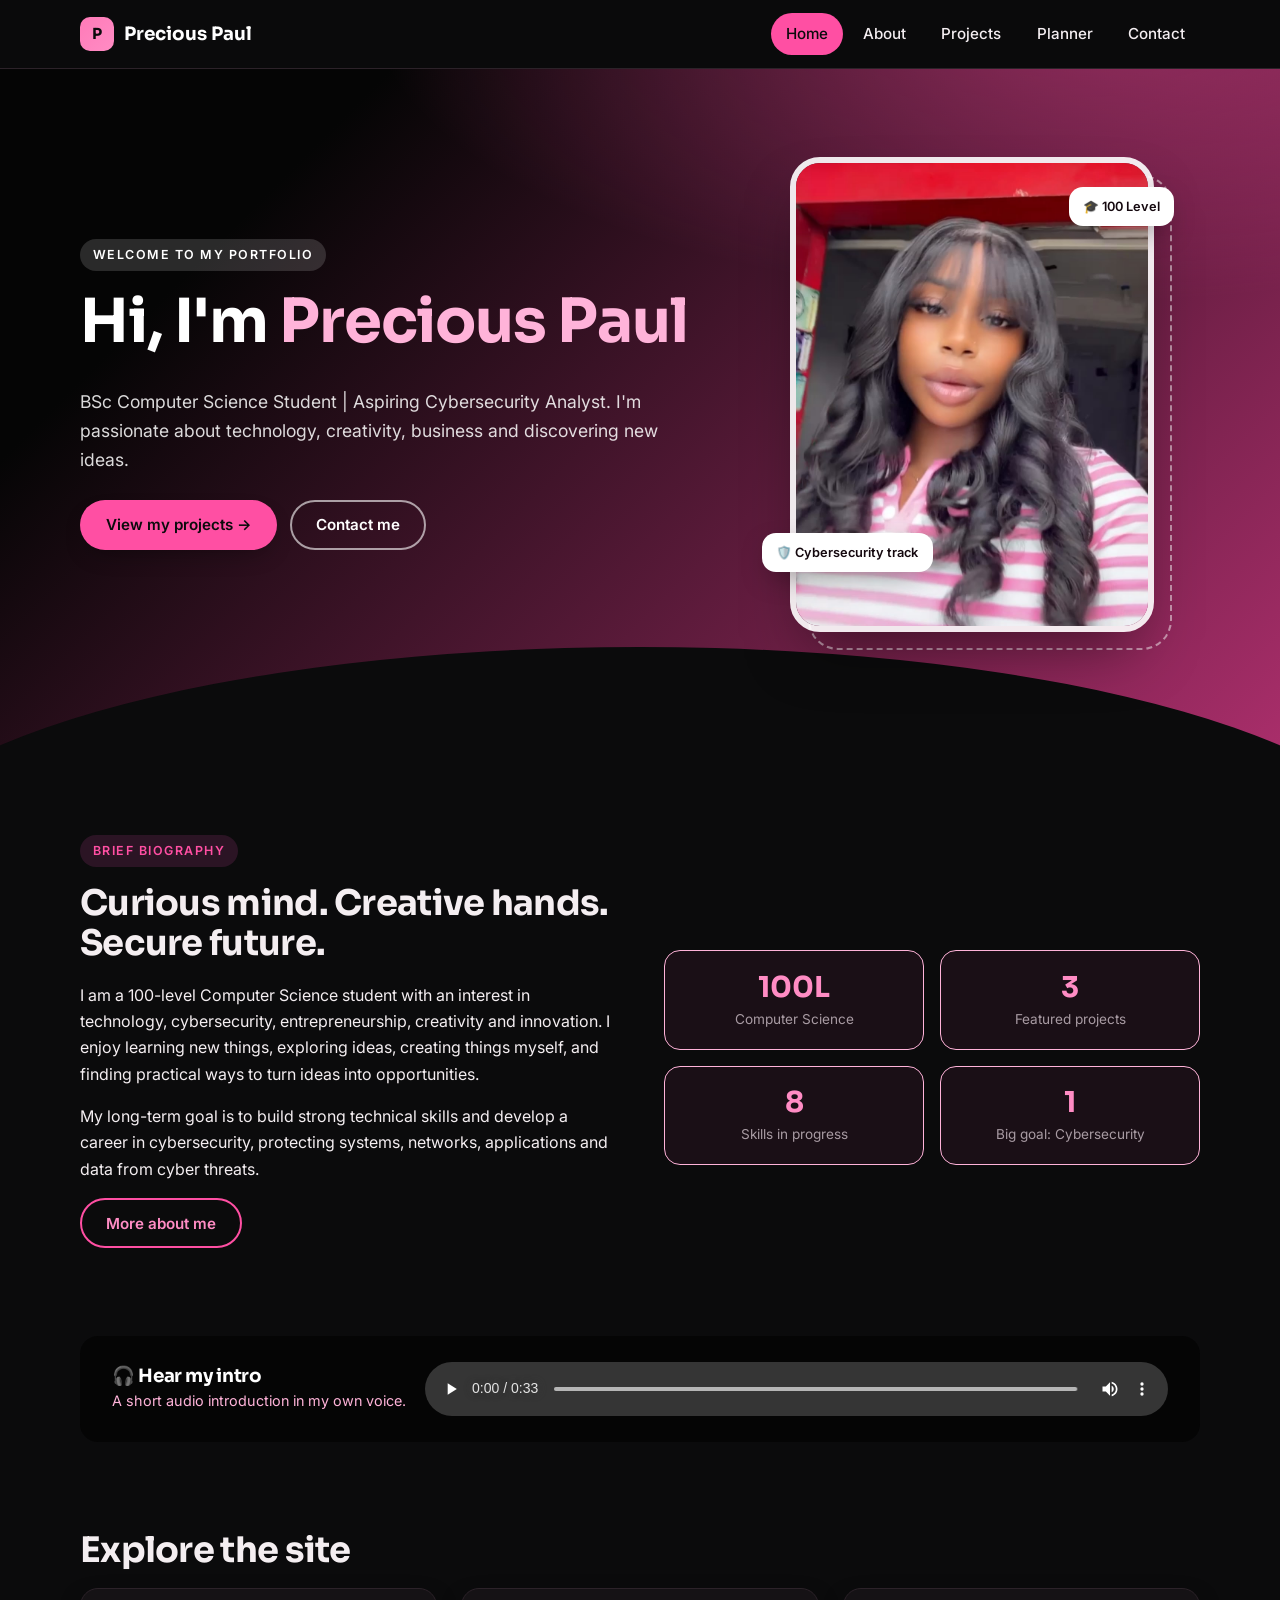
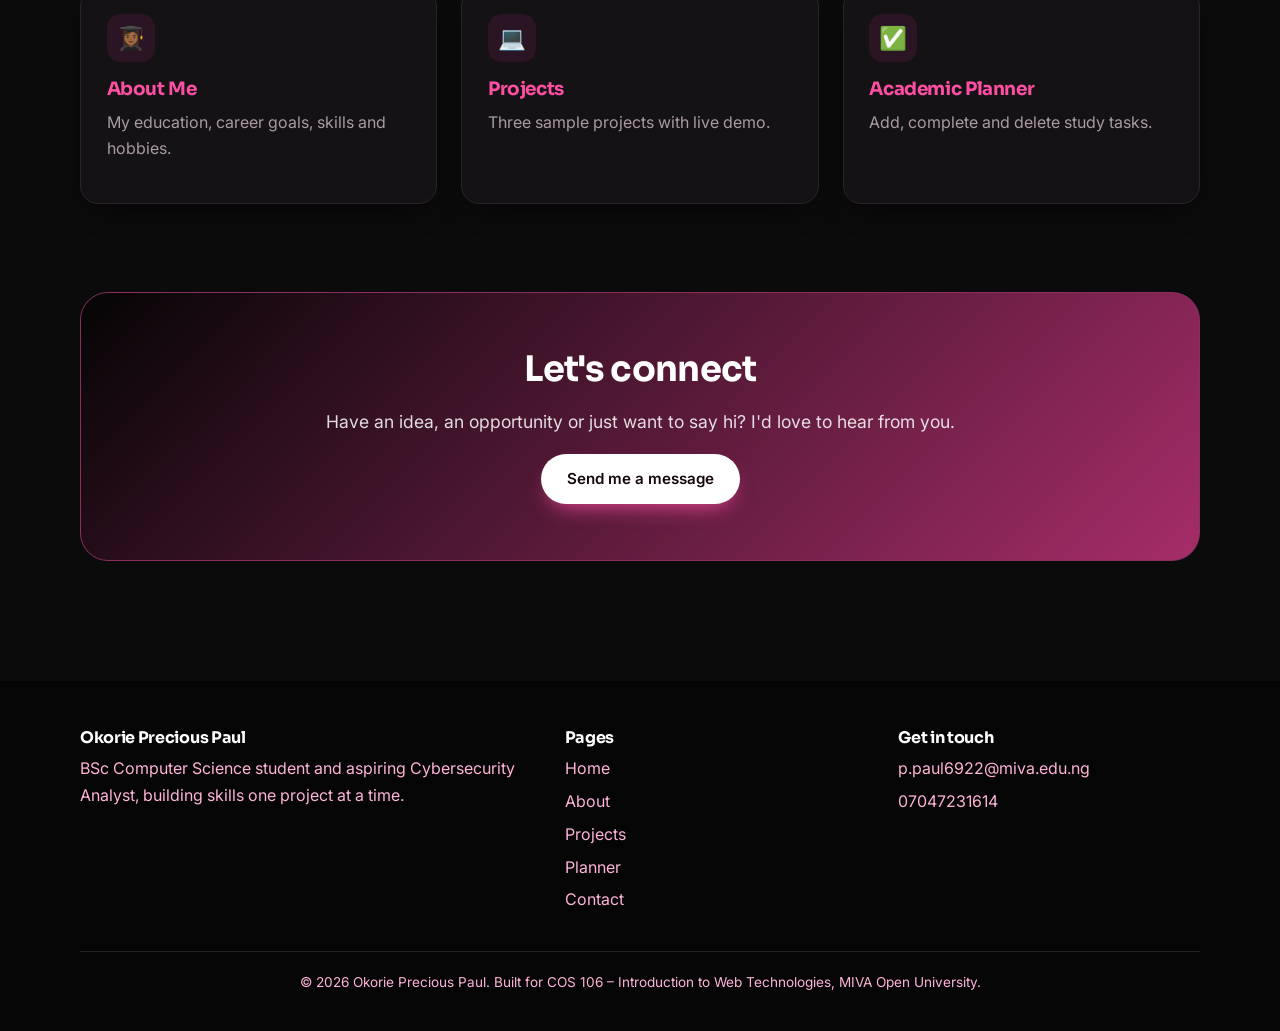
==== index.html @ 4e46318a "Add files via upload" ====
<!DOCTYPE html>
<html lang="en">
<head>
  <meta charset="UTF-8">
  <meta name="viewport" content="width=device-width, initial-scale=1.0">
  <meta name="description" content="Portfolio of Precious Paul, BSc Computer Science student and aspiring Cybersecurity Analyst.">
  <meta name="theme-color" content="#ff4fa3">
  <title>Home | Precious Paul</title>
  <link rel="preconnect" href="https://fonts.googleapis.com">
  <link rel="preconnect" href="https://fonts.gstatic.com" crossorigin>
  <link href="https://fonts.googleapis.com/css2?family=Inter:wght@400;500;600&family=Sora:wght@600;700&display=swap" rel="stylesheet">
  <link rel="stylesheet" href="css/style.css">
</head>
<body>
  <a class="skip-link" href="#main">Skip to content</a>
  <header class="site-header">
    <nav class="container nav" aria-label="Main navigation">
      <a class="brand" href="index.html"><span class="brand-mark">P</span> Precious Paul</a>
      <button class="menu-toggle" aria-label="Toggle menu" aria-expanded="false">☰</button>
      <ul class="nav-links">
          <li><a href="index.html" aria-current="page">Home</a></li>
          <li><a href="about.html">About</a></li>
          <li><a href="projects.html">Projects</a></li>
          <li><a href="planner.html">Planner</a></li>
          <li><a href="contact.html">Contact</a></li>
      </ul>
    </nav>
  </header>

  <main id="main">
    <section class="hero" aria-labelledby="hero-title">
      <div class="container hero-grid">
        <div>
          <span class="eyebrow">Welcome to my portfolio</span>
          <h1 id="hero-title">Hi, I'm <span>Precious Paul</span></h1>
          <p class="lead">BSc Computer Science Student | Aspiring Cybersecurity Analyst. I'm passionate about technology, creativity, business and discovering new ideas.</p>
          <div class="hero-actions">
            <a class="btn btn-primary" href="projects.html">View my projects →</a>
            <a class="btn btn-ghost" href="contact.html">Contact me</a>
          </div>
        </div>
        <figure class="portrait" style="margin:0">
          <img src="images/precious.jpg" alt="Portrait of Precious Paul smiling in a pink striped top" width="380" height="475">
          <span class="badge b1">🛡️ Cybersecurity track</span>
          <span class="badge b2">🎓 100 Level</span>
        </figure>
      </div>
    </section>

    <section class="section" aria-labelledby="bio-title">
      <div class="container split reveal">
        <div>
          <span class="eyebrow">Brief biography</span>
          <h2 id="bio-title">Curious mind. Creative hands. Secure future.</h2>
          <p>I am a 100-level Computer Science student with an interest in technology, cybersecurity, entrepreneurship, creativity and innovation. I enjoy learning new things, exploring ideas, creating things myself, and finding practical ways to turn ideas into opportunities.</p>
          <p>My long-term goal is to build strong technical skills and develop a career in cybersecurity, protecting systems, networks, applications and data from cyber threats.</p>
          <a class="btn btn-ghost" href="about.html">More about me</a>
        </div>
        <div>
          <div class="stats">
            <div class="stat"><strong>100L</strong><span>Computer Science</span></div>
            <div class="stat"><strong>3</strong><span>Featured projects</span></div>
            <div class="stat"><strong>8</strong><span>Skills in progress</span></div>
            <div class="stat"><strong>1</strong><span>Big goal: Cybersecurity</span></div>
          </div>
        </div>
      </div>
    </section>

    <section class="section" style="padding-top:0" aria-labelledby="intro-title">
      <div class="container reveal">
        <div class="audio-card">
          <div>
            <h3 id="intro-title">🎧 Hear my intro</h3>
            <p>A short audio introduction in my own voice.</p>
          </div>
          <audio controls preload="metadata">
            <source src="audio/my_intro.mp3" type="audio/mpeg">
            <source src="audio/my_intro.ogg" type="audio/ogg; codecs=opus">
            Your browser does not support the audio element.
          </audio>
        </div>
      </div>
    </section>

    <section class="section" style="padding-top:0" aria-labelledby="explore-title">
      <div class="container">
        <h2 id="explore-title" class="reveal">Explore the site</h2>
        <div class="grid grid-3">
          <a class="card reveal" href="about.html"><div class="icon-box">👩🏾‍🎓</div><h3>About Me</h3><p>My education, career goals, skills and hobbies.</p></a>
          <a class="card reveal" href="projects.html"><div class="icon-box">💻</div><h3>Projects</h3><p>Three sample projects with live demo.</p></a>
          <a class="card reveal" href="planner.html"><div class="icon-box">✅</div><h3>Academic Planner</h3><p>Add, complete and delete study tasks.</p></a>
        </div>
      </div>
    </section>

    <section class="section" style="padding-top:0">
      <div class="container">
        <div class="cta reveal">
          <h2>Let's connect</h2>
          <p class="lead">Have an idea, an opportunity or just want to say hi? I'd love to hear from you.</p>
          <a class="btn btn-primary" href="contact.html">Send me a message</a>
        </div>
      </div>
    </section>
  </main>

  <footer class="site-footer">
    <div class="container">
      <div class="footer-grid">
        <div>
          <h3>Okorie Precious Paul</h3>
          <p>BSc Computer Science student and aspiring Cybersecurity Analyst, building skills one project at a time.</p>
        </div>
        <nav aria-label="Footer navigation">
          <h3>Pages</h3>
          <ul>
            <li><a href="index.html">Home</a></li>
            <li><a href="about.html">About</a></li>
            <li><a href="projects.html">Projects</a></li>
            <li><a href="planner.html">Planner</a></li>
            <li><a href="contact.html">Contact</a></li>
          </ul>
        </nav>
        <div>
          <h3>Get in touch</h3>
          <ul>
            <li><a href="mailto:p.paul6922@miva.edu.ng">p.paul6922@miva.edu.ng</a></li>
            <li><a href="tel:+2347047231614">07047231614</a></li>
          </ul>
        </div>
      </div>
      <p class="copyright">© <span data-year>2026</span> Okorie Precious Paul. Built for COS 106 – Introduction to Web Technologies, MIVA Open University.</p>
    </div>
  </footer>
  <script src="js/main.js"></script>
</body>
</html>
---- css/style.css ----
/* ==========================================================
   Precious Paul – Portfolio | External stylesheet
   Colour scheme: Sea Green
   ========================================================== */
:root {
  color-scheme: dark;
  --sea-50: #1a0f16;
  --sea-100: #2b1424;
  --sea-200: #ffb3d9;
  --sea-300: #8a2f5f;
  --sea-400: #ff7ab8;
  --sea: #ff4fa3;          /* hot pink */
  --sea-600: #e63d90;
  --sea-700: #ff8cc4;
  --sea-800: #14080e;
  --sea-900: #050505;
  --ink: #f4eef1;
  --muted: #a89ba3;
  --line: #2c2229;
  --bg: #0b0b0c;
  --card: #151215;
  --surface: #151215;
  --on-pink: #0b0b0c;
  --accent: #f4b942;
  --danger: #ff6b6b;
  --radius: 18px;
  --shadow: 0 10px 30px -12px rgba(0, 0, 0, .7);
  --font-head: "Sora", system-ui, sans-serif;
  --font-body: "Inter", system-ui, sans-serif;
}

*, *::before, *::after { box-sizing: border-box; }
html { scroll-behavior: smooth; }
body {
  margin: 0;
  font-family: var(--font-body);
  color: var(--ink);
  background: var(--bg);
  line-height: 1.65;
  -webkit-font-smoothing: antialiased;
}
img { max-width: 100%; display: block; }
a { color: var(--sea); text-decoration: none; transition: color .2s; }
a:hover { color: var(--sea-200); }
h1, h2, h3 { font-family: var(--font-head); line-height: 1.15; margin: 0 0 .5em; letter-spacing: -.02em; }
h1 { font-size: clamp(2.2rem, 5vw, 3.8rem); }
h2 { font-size: clamp(1.6rem, 3vw, 2.2rem); }
h3 { font-size: 1.15rem; }
p { margin: 0 0 1em; }
.container { width: min(1120px, 92%); margin-inline: auto; }
.section { padding: clamp(3rem, 7vw, 5.5rem) 0; }
.eyebrow {
  display: inline-block; font-size: .78rem; font-weight: 600; letter-spacing: .12em;
  text-transform: uppercase; color: var(--sea); background: var(--sea-100);
  padding: .35rem .8rem; border-radius: 99px; margin-bottom: 1rem;
}
.lead { font-size: 1.1rem; color: var(--muted); max-width: 60ch; }
.skip-link { position: absolute; left: -999px; top: 0; background: var(--sea); color: var(--on-pink); padding: .6rem 1rem; z-index: 200; }
.skip-link:focus { left: 0; }

/* ---------- Navigation ---------- */
.site-header {
  position: sticky; top: 0; z-index: 100;
  background: rgba(11, 11, 12, .85); backdrop-filter: blur(14px);
  border-bottom: 1px solid var(--line);
}
.nav { display: flex; align-items: center; justify-content: space-between; min-height: 68px; }
.brand { font-family: var(--font-head); font-weight: 700; font-size: 1.15rem; color: #fff; display: flex; align-items: center; gap: .6rem; }
.brand-mark {
  width: 34px; height: 34px; border-radius: 10px; background: linear-gradient(135deg, var(--sea-400), var(--sea-700));
  display: grid; place-items: center; color: var(--on-pink); font-weight: 700; font-size: .95rem;
}
.nav-links { display: flex; gap: .3rem; list-style: none; margin: 0; padding: 0; }
.nav-links a {
  display: block; padding: .5rem .95rem; border-radius: 99px; color: var(--ink); font-weight: 500; font-size: .95rem;
  transition: background .25s, color .25s, transform .25s;
}
.nav-links a:hover { background: var(--sea-100); color: var(--sea-700); transform: translateY(-1px); }
.nav-links a[aria-current="page"] { background: var(--sea); color: var(--on-pink); }
.menu-toggle {
  display: none; background: var(--sea); color: var(--on-pink); border: 0; width: 44px; height: 44px; border-radius: 12px;
  font-size: 1.25rem; cursor: pointer;
}

/* ---------- Buttons ---------- */
.btn {
  display: inline-flex; align-items: center; gap: .5rem; border: 2px solid transparent; cursor: pointer;
  padding: .85rem 1.5rem; border-radius: 99px; font: 600 .95rem var(--font-body);
  transition: transform .25s, box-shadow .25s, background .25s, color .25s;
}
.btn:hover { transform: translateY(-3px); }
.btn-primary { background: var(--sea); color: var(--on-pink); box-shadow: 0 10px 22px -10px var(--sea); }
.btn-primary:hover { background: var(--sea-400); color: var(--on-pink); box-shadow: 0 16px 26px -12px var(--sea); }
.btn-ghost { border-color: var(--sea); color: var(--sea-700); background: transparent; }
.btn-ghost:hover { background: var(--sea-100); color: var(--sea-200); }
.btn-sm { padding: .5rem 1rem; font-size: .85rem; }

/* ---------- Hero ---------- */
.hero {
  position: relative; overflow: hidden; color: #fff;
  background: radial-gradient(1200px 500px at 85% -10%, rgba(255, 79, 163, .4), transparent 60%),
              linear-gradient(135deg, #050505 20%, var(--sea-600) 130%);
}
.hero::after {
  content: ""; position: absolute; inset: auto -10% -120px -10%; height: 220px;
  background: var(--bg); border-radius: 50% 50% 0 0 / 100% 100% 0 0;
}
.hero-grid { display: grid; grid-template-columns: 1.15fr .85fr; gap: 3rem; align-items: center; padding: clamp(3rem, 7vw, 5.5rem) 0 clamp(5rem, 9vw, 8rem); position: relative; z-index: 1; }
.hero .eyebrow { background: rgba(255, 255, 255, .15); color: #fff; }
.hero h1 span { color: var(--sea-200); }
.hero .lead { color: rgba(255, 255, 255, .85); }
.hero-actions { display: flex; flex-wrap: wrap; gap: .8rem; margin-top: 1.6rem; }
.hero .btn-primary { background: var(--sea); color: var(--on-pink); box-shadow: 0 10px 24px -10px rgba(0, 0, 0, .4); }
.hero .btn-primary:hover { background: var(--sea-400); }
.hero .btn-ghost { border-color: rgba(255, 255, 255, .6); color: #fff; }
.hero .btn-ghost:hover { background: rgba(255, 255, 255, .15); color: #fff; }

.portrait { position: relative; justify-self: center; width: min(380px, 80%); }
.portrait img {
  width: 100%; aspect-ratio: 4/5; object-fit: cover; object-position: center 25%;
  border-radius: 30px; border: 6px solid rgba(255, 255, 255, .9); box-shadow: 0 30px 60px -20px rgba(0, 0, 0, .5);
  animation: float 6s ease-in-out infinite;
}
.portrait::before {
  content: ""; position: absolute; inset: 18px -18px -18px 18px; border-radius: 30px;
  border: 2px dashed rgba(255, 255, 255, .5); z-index: -1;
}
.badge {
  position: absolute; background: #fff; color: #14080e; border-radius: 14px; padding: .55rem .9rem;
  font-size: .8rem; font-weight: 600; box-shadow: var(--shadow); display: flex; align-items: center; gap: .45rem;
}
.badge.b1 { left: -28px; bottom: 60px; animation: float 5s ease-in-out infinite .5s; }
.badge.b2 { right: -20px; top: 30px; animation: float 7s ease-in-out infinite 1s; }
@keyframes float { 0%, 100% { transform: translateY(0); } 50% { transform: translateY(-10px); } }

/* ---------- Cards / grids ---------- */
.grid { display: grid; gap: 1.5rem; }
.grid-3 { grid-template-columns: repeat(auto-fit, minmax(260px, 1fr)); }
.grid-2 { grid-template-columns: repeat(auto-fit, minmax(320px, 1fr)); }
.card {
  background: var(--card); border: 1px solid var(--line); border-radius: var(--radius); padding: 1.6rem;
  box-shadow: var(--shadow); transition: transform .3s, box-shadow .3s, border-color .3s;
}
.card:hover { transform: translateY(-6px); border-color: var(--sea-300); box-shadow: 0 22px 40px -18px rgba(21, 63, 41, .35); }
.icon-box {
  width: 48px; height: 48px; border-radius: 14px; background: var(--sea-100); color: var(--sea);
  display: grid; place-items: center; font-size: 1.4rem; margin-bottom: 1rem;
}
.stats { display: grid; grid-template-columns: repeat(2, 1fr); gap: 1rem; margin-top: 2rem; }
.stat { background: var(--sea-50); border: 1px solid var(--sea-200); border-radius: 16px; padding: 1.1rem; text-align: center; }
.stat strong { display: block; font: 700 1.8rem var(--font-head); color: var(--sea-700); }
.stat span { font-size: .85rem; color: var(--muted); }

.audio-card { display: flex; flex-wrap: wrap; align-items: center; gap: 1.2rem; background: var(--sea-900); color: #fff; border-radius: var(--radius); padding: 1.6rem 2rem; }
.audio-card h3 { margin: 0 0 .2rem; }
.audio-card p { margin: 0; color: var(--sea-200); font-size: .9rem; }
.audio-card audio { flex: 1 1 280px; min-width: 240px; }

.split { display: grid; grid-template-columns: 1fr 1fr; gap: 3rem; align-items: center; }
.cta {
  background: linear-gradient(135deg, #050505, var(--sea-600) 140%); border: 1px solid var(--sea-300); color: #fff; border-radius: 28px;
  padding: clamp(2rem, 5vw, 3.5rem); text-align: center;
}
.cta .lead { color: rgba(255, 255, 255, .85); margin-inline: auto; }
.cta .btn-primary { background: #fff; color: #14080e; }

/* ---------- Page header (inner pages) ---------- */
.page-hero { background: radial-gradient(800px 300px at 90% 0%, rgba(255,79,163,.4), transparent 60%), #050505; border-bottom: 1px solid var(--sea-300); color: #fff; padding: clamp(2.5rem, 6vw, 4.5rem) 0; }
.page-hero .eyebrow { background: rgba(255, 255, 255, .15); color: #fff; }
.page-hero .lead { color: rgba(255, 255, 255, .85); margin: 0; }
.page-hero h1 { font-size: clamp(2rem, 4.5vw, 3rem); }

/* ---------- About ---------- */
.timeline { list-style: none; margin: 0; padding: 0 0 0 1.5rem; border-left: 3px solid var(--sea-200); }
.timeline li { position: relative; padding: 0 0 1.6rem 1.2rem; }
.timeline li::before {
  content: ""; position: absolute; left: -2.15rem; top: .3rem; width: 16px; height: 16px; border-radius: 50%;
  background: var(--sea); border: 3px solid var(--bg); box-shadow: 0 0 0 2px var(--sea);
}
.timeline time { font-size: .8rem; font-weight: 600; color: var(--sea); letter-spacing: .06em; }
.timeline h3 { margin: .1rem 0; }
.timeline p { margin: 0; color: var(--muted); }

.table-wrap { overflow-x: auto; border-radius: var(--radius); border: 1px solid var(--line); box-shadow: var(--shadow); background: var(--surface); }
table { width: 100%; border-collapse: collapse; min-width: 480px; }
caption { text-align: left; padding: 1rem 1.2rem; font: 600 1rem var(--font-head); }
th, td { padding: .85rem 1.2rem; text-align: left; border-top: 1px solid var(--line); }
thead th { background: #050505; color: var(--sea); border-bottom: 2px solid var(--sea) !important; font-size: .85rem; letter-spacing: .05em; text-transform: uppercase; border: 0; }
tbody tr { transition: background .2s; }
tbody tr:hover { background: var(--sea-50); }
.level { display: inline-block; padding: .2rem .7rem; border-radius: 99px; font-size: .78rem; font-weight: 600; }
.level.beginner { background: var(--sea-100); color: var(--sea-700); }
.level.intermediate { background: #3a2a10; color: #f4b942; }
.bar { height: 8px; background: var(--sea-100); border-radius: 99px; overflow: hidden; min-width: 120px; }
.bar > i { display: block; height: 100%; background: linear-gradient(90deg, var(--sea-400), var(--sea)); border-radius: 99px; width: 0; transition: width 1.2s ease; }

.chips { list-style: none; padding: 0; margin: 0; display: flex; flex-wrap: wrap; gap: .7rem; }
.chips li { background: var(--surface); border: 1px solid var(--line); border-radius: 99px; padding: .55rem 1.1rem; font-weight: 500; transition: .25s; }
.chips li:hover { background: var(--sea); color: var(--on-pink); border-color: var(--sea); transform: translateY(-3px); }
.check-list { list-style: none; padding: 0; margin: 0; }
.check-list li { padding-left: 1.8rem; position: relative; margin-bottom: .6rem; }
.check-list li::before { content: "✓"; position: absolute; left: 0; color: var(--on-pink); background: var(--sea); width: 20px; height: 20px; border-radius: 50%; font-size: .72rem; display: grid; place-items: center; top: .25rem; }

/* ---------- Projects ---------- */
.project { display: flex; flex-direction: column; padding: 0; overflow: hidden; }
.project img { aspect-ratio: 16/10; object-fit: cover; width: 100%; height: auto; transition: transform .5s; }
.project:hover img { transform: scale(1.05); }
.project .thumb { overflow: hidden; background: var(--sea-100); }
.project .body { padding: 1.5rem; display: flex; flex-direction: column; gap: .4rem; flex: 1; }
.tags { list-style: none; padding: 0; margin: .4rem 0 1rem; display: flex; flex-wrap: wrap; gap: .4rem; }
.tags li { font-size: .74rem; font-weight: 600; background: var(--sea-100); color: var(--sea-700); padding: .2rem .65rem; border-radius: 99px; }
.project .actions { margin-top: auto; display: flex; gap: .6rem; flex-wrap: wrap; }

.demo { background: var(--surface); border: 1px solid var(--line); border-radius: var(--radius); padding: 1.8rem; box-shadow: var(--shadow); }
.demo input[type="text"], .demo input[type="password"] { width: 100%; }
.meter { height: 10px; border-radius: 99px; background: var(--sea-100); overflow: hidden; margin: .8rem 0 .4rem; }
.meter > i { display: block; height: 100%; width: 0; background: var(--danger); transition: width .4s, background .4s; }

/* ---------- Forms ---------- */
label { display: block; font-weight: 600; margin-bottom: .35rem; font-size: .92rem; }
input[type="text"], input[type="email"], input[type="tel"], input[type="password"], input[type="date"], select, textarea {
  width: 100%; padding: .85rem 1rem; border: 2px solid var(--line); border-radius: 14px; background: var(--surface);
  font: 1rem var(--font-body); color: var(--ink); transition: border-color .2s, box-shadow .2s;
}
input:focus, select:focus, textarea:focus { outline: none; border-color: var(--sea); box-shadow: 0 0 0 4px rgba(255, 79, 163, .22); }
textarea { min-height: 150px; resize: vertical; }
.field { margin-bottom: 1.2rem; }
.field.invalid input, .field.invalid textarea { border-color: var(--danger); }
.error { color: var(--danger); font-size: .82rem; margin: .3rem 0 0; min-height: 1.1em; }
.form-status { margin-top: 1rem; padding: 1rem 1.2rem; border-radius: 14px; display: none; font-weight: 500; }
.form-status.show { display: block; animation: pop .4s ease; }
.form-status.ok { background: var(--sea-100); color: var(--sea-200); border: 1px solid var(--sea-300); }
@keyframes pop { from { opacity: 0; transform: translateY(8px) scale(.98); } to { opacity: 1; transform: none; } }

.contact-grid { display: grid; grid-template-columns: .85fr 1.15fr; gap: 2rem; align-items: start; }
.contact-list { list-style: none; padding: 0; margin: 0; }
.contact-list li { display: flex; gap: 1rem; padding: 1rem 0; border-bottom: 1px solid var(--line); align-items: center; }
.contact-list li:last-child { border: 0; }
.contact-list .icon-box { margin: 0; flex: none; }
.contact-list small { display: block; color: var(--muted); }

/* ---------- Planner ---------- */
.planner-grid { display: grid; grid-template-columns: 340px 1fr; gap: 2rem; align-items: start; }
.planner-form { position: sticky; top: 90px; }
.planner-top { display: flex; flex-wrap: wrap; justify-content: space-between; align-items: center; gap: 1rem; margin-bottom: 1rem; }
.filters { display: flex; gap: .4rem; flex-wrap: wrap; }
.filters button {
  border: 1px solid var(--line); background: var(--surface); padding: .45rem 1rem; border-radius: 99px; cursor: pointer;
  font: 500 .85rem var(--font-body); transition: .2s;
}
.filters button:hover { border-color: var(--sea); }
.filters button.active { background: var(--sea); color: var(--on-pink); border-color: var(--sea); }
.progress { margin-bottom: 1.2rem; }
.progress-head { display: flex; justify-content: space-between; font-size: .88rem; color: var(--muted); margin-bottom: .4rem; }
.task-list { list-style: none; padding: 0; margin: 0; display: grid; gap: .8rem; }
.task {
  display: flex; align-items: center; gap: 1rem; background: var(--surface); border: 1px solid var(--line); border-left: 5px solid var(--sea);
  border-radius: 14px; padding: 1rem 1.2rem; animation: pop .35s ease; transition: box-shadow .25s, opacity .25s;
}
.task:hover { box-shadow: var(--shadow); }
.task.high { border-left-color: var(--danger); }
.task.medium { border-left-color: var(--accent); }
.task input[type="checkbox"] { width: 22px; height: 22px; accent-color: var(--sea); cursor: pointer; flex: none; }
.task-info { flex: 1; min-width: 0; }
.task-title { font-weight: 600; word-break: break-word; }
.task-meta { font-size: .8rem; color: var(--muted); }
.task.done .task-title { text-decoration: line-through; color: var(--muted); }
.task.done { opacity: .7; }
.task.removing { opacity: 0; transform: translateX(30px); transition: .3s; }
.del { border: 0; background: #2b1418; color: var(--danger); width: 38px; height: 38px; border-radius: 10px; cursor: pointer; font-size: 1rem; transition: .2s; }
.del:hover { background: var(--danger); color: #0b0b0c; }
.empty { text-align: center; padding: 2.5rem 1rem; color: var(--muted); border: 2px dashed var(--sea-200); border-radius: var(--radius); }

/* ---------- Footer ---------- */
.site-footer { background: var(--sea-900); color: var(--sea-200); padding: 3rem 0 1.5rem; margin-top: 2rem; }
.footer-grid { display: grid; grid-template-columns: 1.5fr 1fr 1fr; gap: 2rem; }
.site-footer h3 { color: #fff; font-size: 1rem; }
.site-footer ul { list-style: none; padding: 0; margin: 0; }
.site-footer li { margin-bottom: .4rem; }
.site-footer a { color: var(--sea-200); }
.site-footer a:hover { color: #fff; }
.copyright { border-top: 1px solid rgba(255, 255, 255, .12); margin-top: 2rem; padding-top: 1.2rem; font-size: .85rem; text-align: center; }

/* ---------- Scroll reveal ---------- */
.reveal { opacity: 0; transform: translateY(24px); transition: opacity .7s ease, transform .7s ease; }
.reveal.visible { opacity: 1; transform: none; }

/* ---------- Responsive ---------- */
@media (max-width: 900px) {
  .hero-grid, .split, .contact-grid, .planner-grid { grid-template-columns: 1fr; }
  .planner-form { position: static; }
  .footer-grid { grid-template-columns: 1fr; }
  .portrait { order: -1; width: min(300px, 70%); }
}
@media (max-width: 760px) {
  .menu-toggle { display: block; }
  .nav-links {
    position: absolute; top: 68px; left: 0; right: 0; flex-direction: column; background: var(--bg);
    padding: .8rem 4%; border-bottom: 1px solid var(--line); box-shadow: var(--shadow);
    max-height: 0; overflow: hidden; opacity: 0; visibility: hidden; transition: .3s;
  }
  .nav-links.open { max-height: 420px; opacity: 1; visibility: visible; }
  .badge.b1 { left: -8px; } .badge.b2 { right: -8px; }
}
@media (prefers-reduced-motion: reduce) {
  *, *::before, *::after { animation: none !important; transition: none !important; }
  .reveal { opacity: 1; transform: none; }
}
a.card { color: var(--ink); } a.card h3 { color: var(--sea); } a.card p { color: var(--muted); }
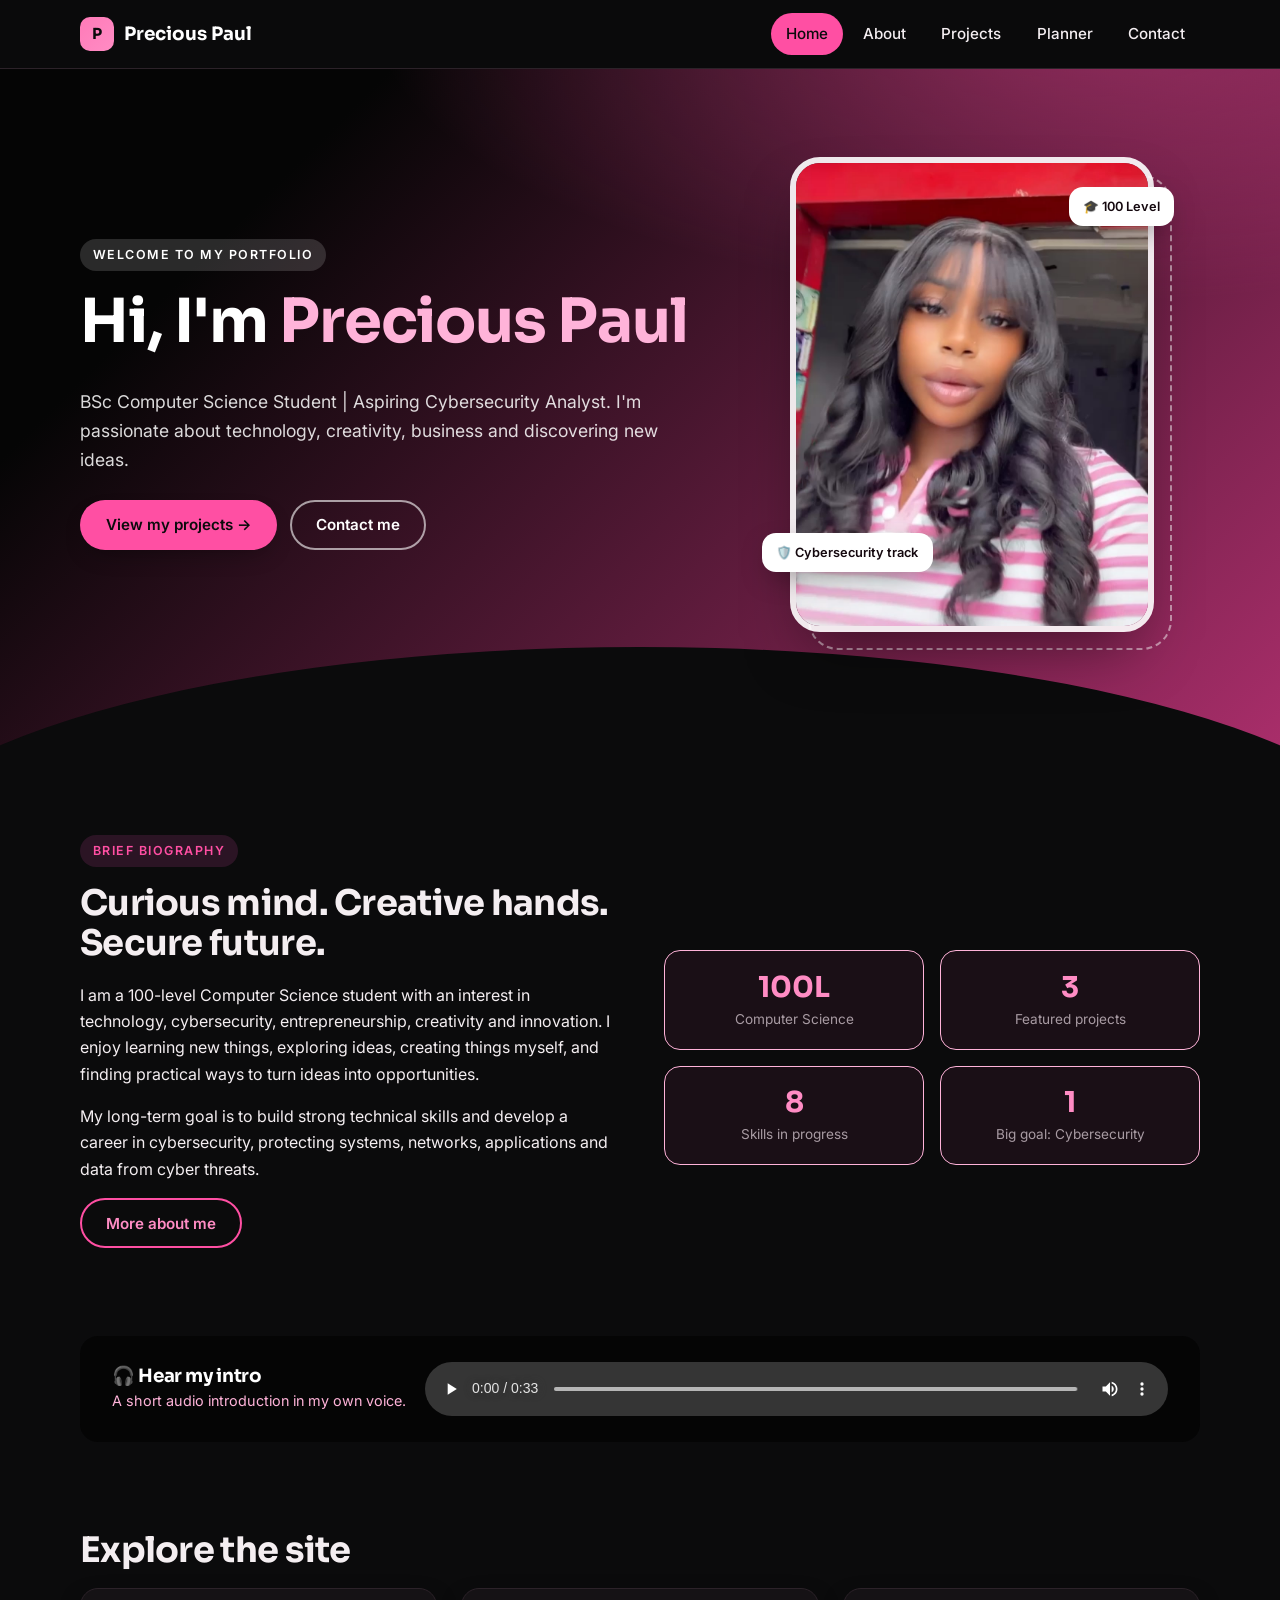
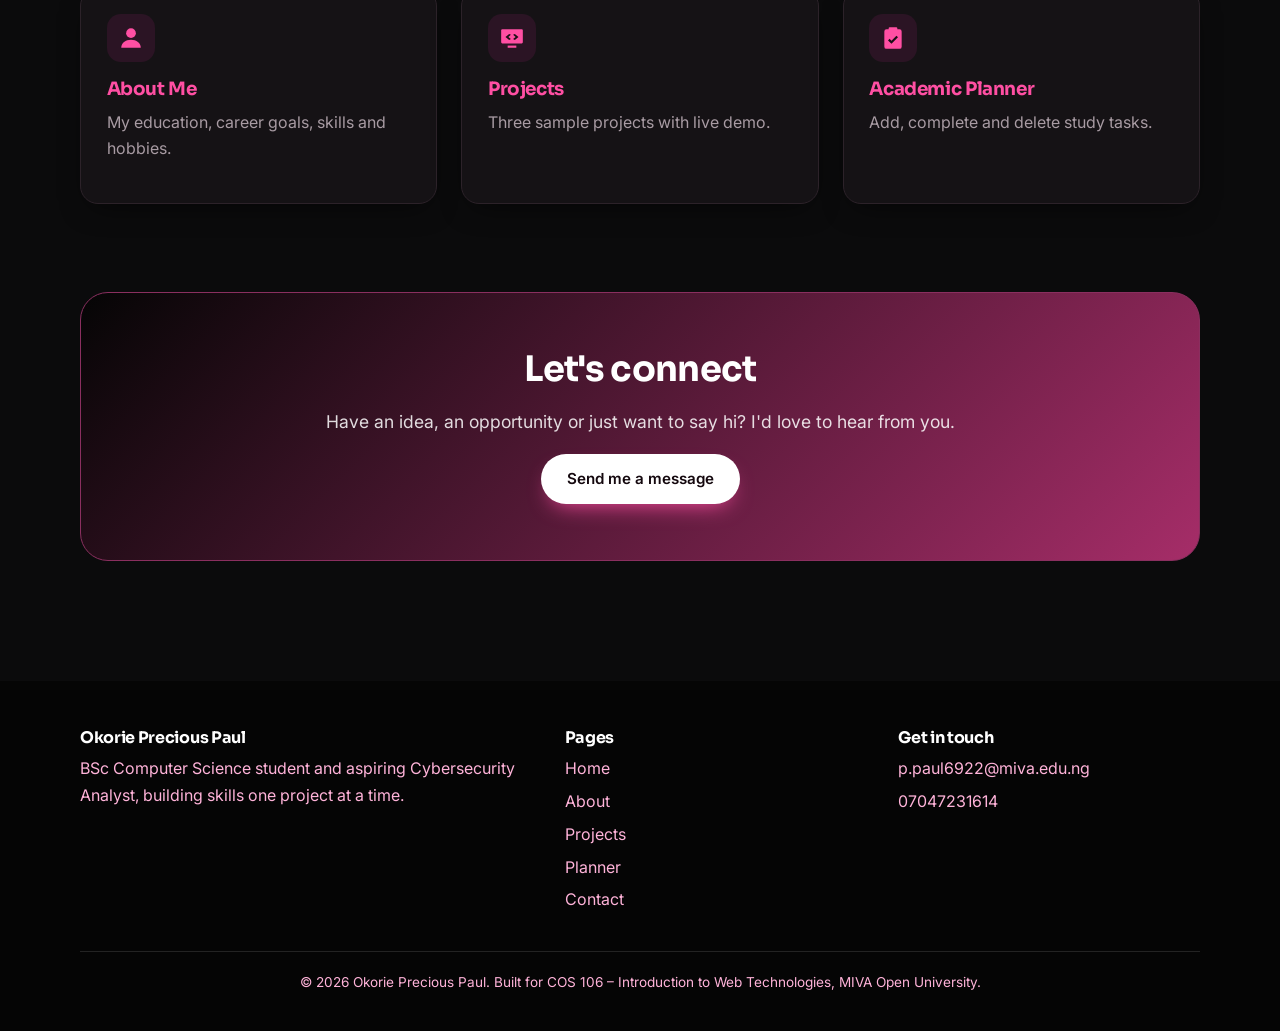
==== commit 69d6c0ba: "Add files via upload" ====
--- a/index.html
+++ b/index.html
@@ -87,9 +87,9 @@
       <div class="container">
         <h2 id="explore-title" class="reveal">Explore the site</h2>
         <div class="grid grid-3">
-          <a class="card reveal" href="about.html"><div class="icon-box">👩🏾‍🎓</div><h3>About Me</h3><p>My education, career goals, skills and hobbies.</p></a>
-          <a class="card reveal" href="projects.html"><div class="icon-box">💻</div><h3>Projects</h3><p>Three sample projects with live demo.</p></a>
-          <a class="card reveal" href="planner.html"><div class="icon-box">✅</div><h3>Academic Planner</h3><p>Add, complete and delete study tasks.</p></a>
+          <a class="card reveal" href="about.html"><div class="icon-box"><svg viewBox="0 0 24 24" width="26" height="26" fill="currentColor" aria-hidden="true"><circle cx="12" cy="7.5" r="4.5"/><path d="M3 21c0-4.6 4-7.5 9-7.5s9 2.9 9 7.5z"/></svg></div><h3>About Me</h3><p>My education, career goals, skills and hobbies.</p></a>
+          <a class="card reveal" href="projects.html"><div class="icon-box"><svg viewBox="0 0 24 24" width="26" height="26" fill="currentColor" aria-hidden="true"><path d="M3 4h18a1 1 0 0 1 1 1v11a1 1 0 0 1-1 1H3a1 1 0 0 1-1-1V5a1 1 0 0 1 1-1zm0 0"/><path d="M8 19h8v2H8z"/><path fill="#1a0f16" d="M9.4 8.2 11 9.1 8.6 11l2.4 1.9-1.6.9L6 11zm5.2 0L18 11l-3.4 2.8-1.6-.9 2.4-1.9L13 9.1z"/></svg></div><h3>Projects</h3><p>Three sample projects with live demo.</p></a>
+          <a class="card reveal" href="planner.html"><div class="icon-box"><svg viewBox="0 0 24 24" width="26" height="26" fill="currentColor" aria-hidden="true"><path d="M9 2h6a1 1 0 0 1 1 1v1h2a2 2 0 0 1 2 2v14a2 2 0 0 1-2 2H6a2 2 0 0 1-2-2V6a2 2 0 0 1 2-2h2V3a1 1 0 0 1 1-1z"/><path fill="#1a0f16" d="M10.6 17.4 7.4 14.2l1.4-1.4 1.8 1.8 4.6-4.6 1.4 1.4z"/></svg></div><h3>Academic Planner</h3><p>Add, complete and delete study tasks.</p></a>
         </div>
       </div>
     </section>
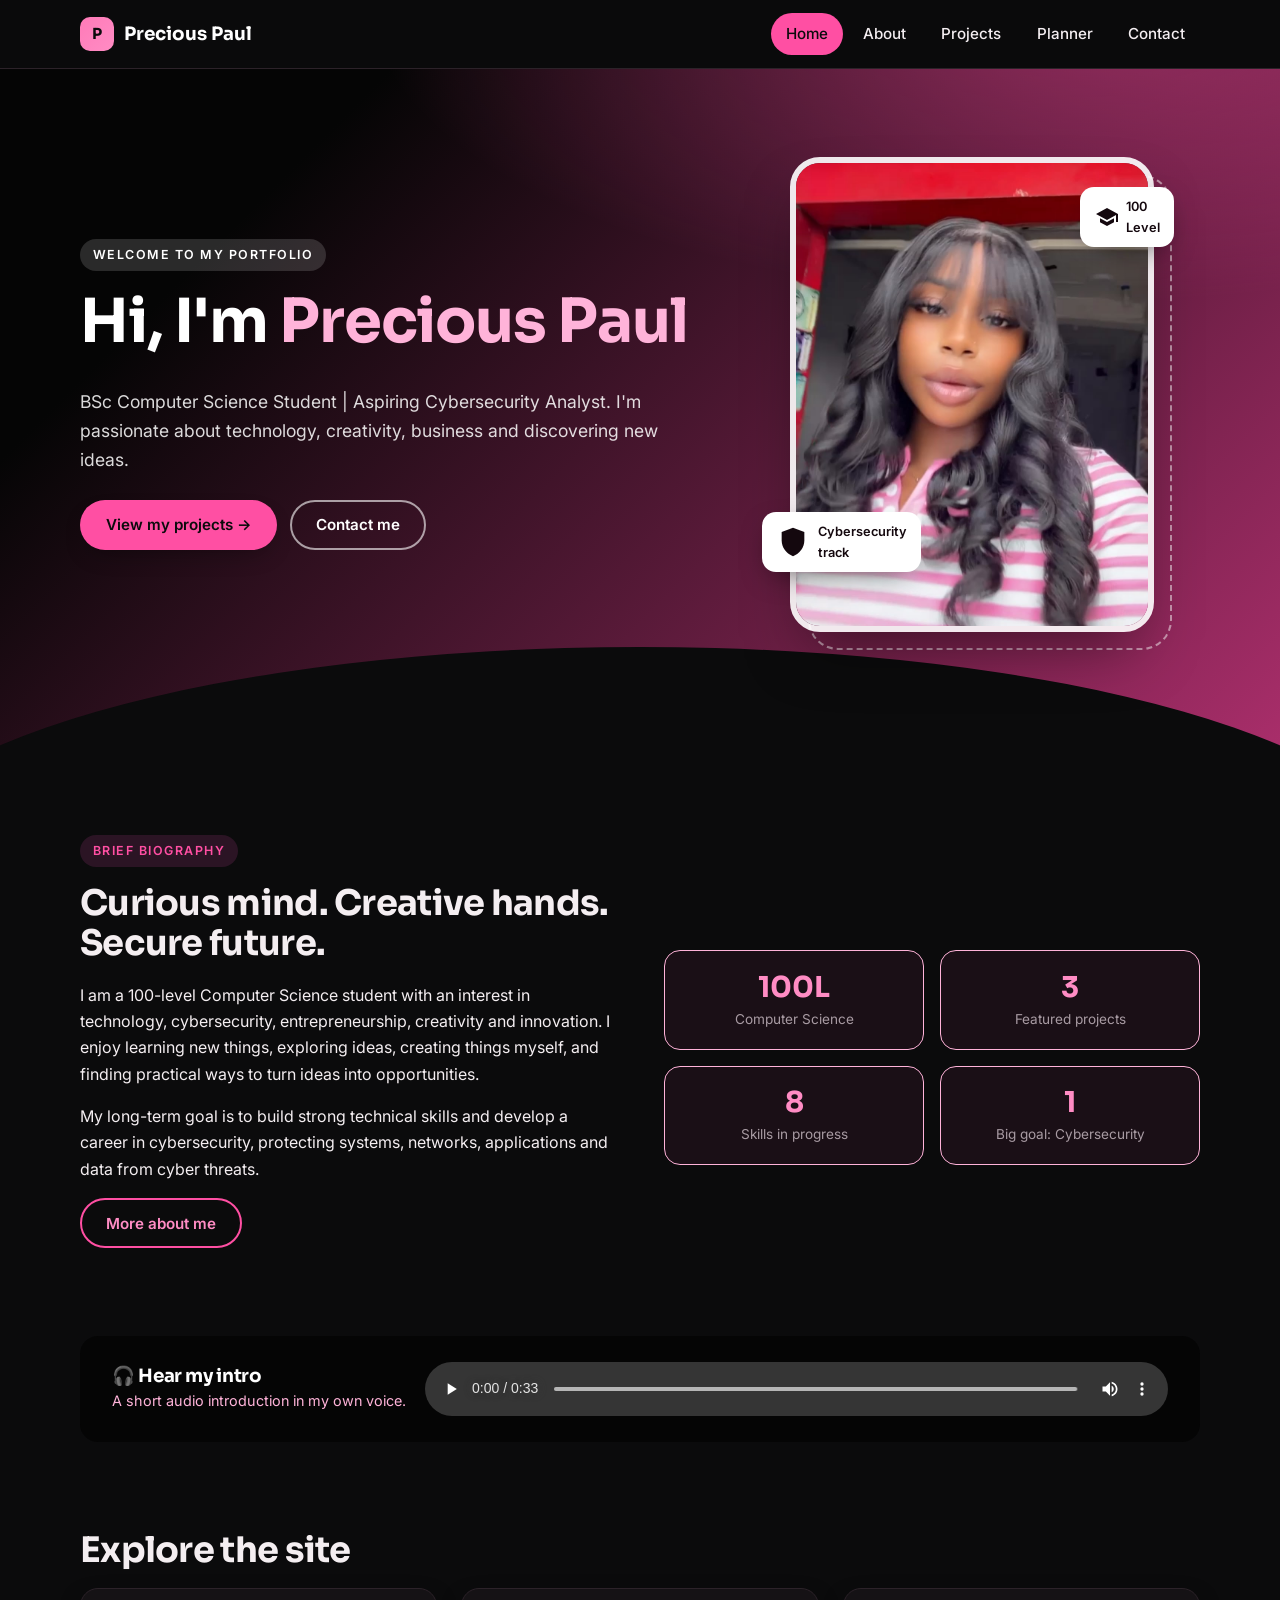
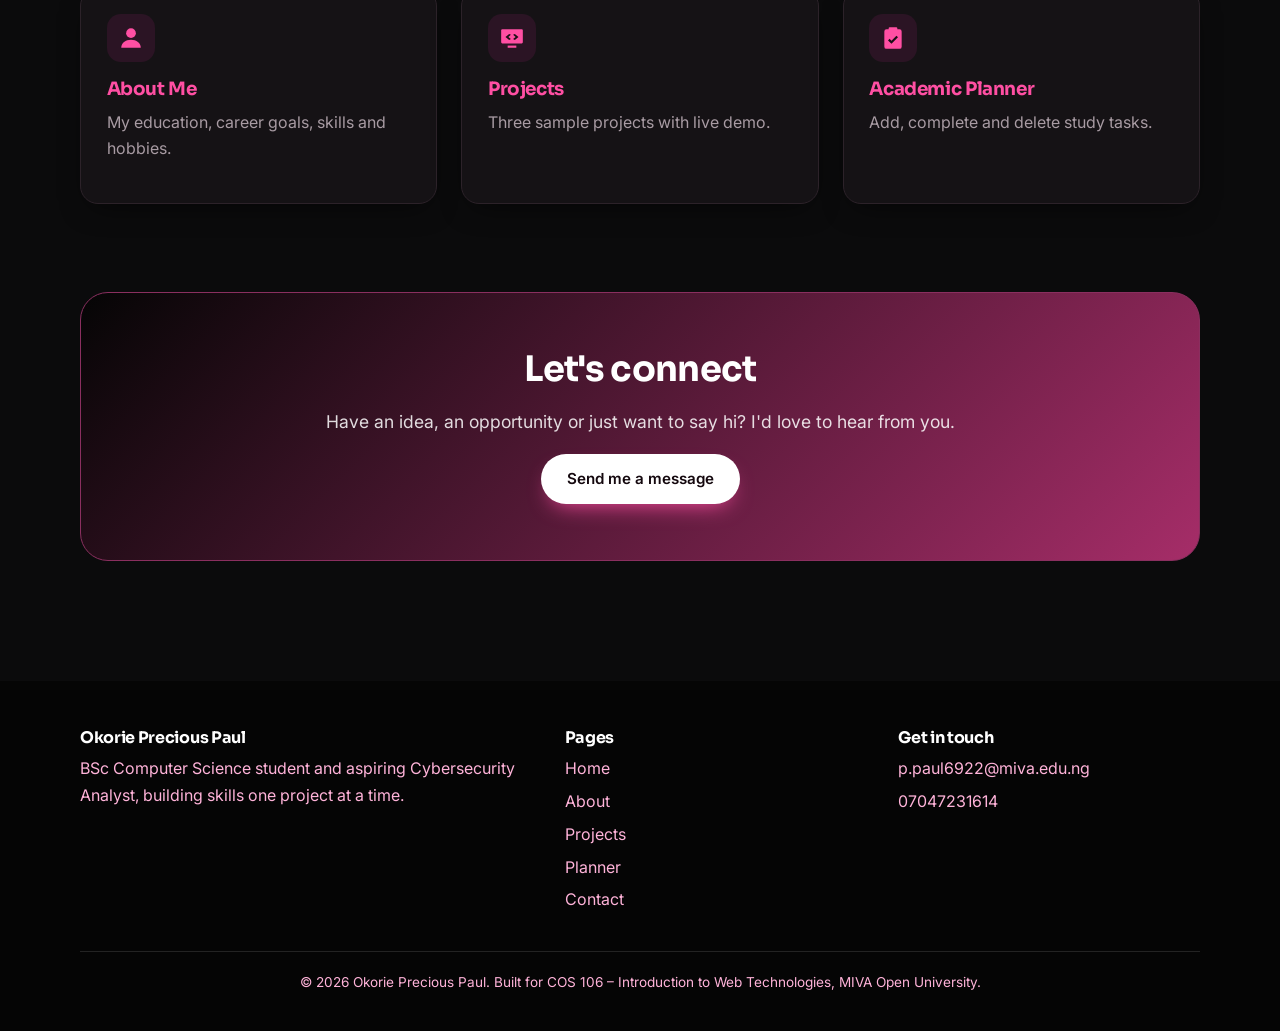
==== commit 417049ab: "Add files via upload" ====
--- a/index.html
+++ b/index.html
@@ -41,8 +41,8 @@
         </div>
         <figure class="portrait" style="margin:0">
           <img src="images/precious.jpg" alt="Portrait of Precious Paul smiling in a pink striped top" width="380" height="475">
-          <span class="badge b1">🛡️ Cybersecurity track</span>
-          <span class="badge b2">🎓 100 Level</span>
+          <span class="badge b1"><svg class="ico" viewBox="0 0 24 24" fill="currentColor" aria-hidden="true"><path d="M12 2 4 5v6c0 5 3.4 9.4 8 11 4.6-1.6 8-6 8-11V5z"/></svg>Cybersecurity track</span>
+          <span class="badge b2"><svg class="ico" viewBox="0 0 24 24" fill="currentColor" aria-hidden="true"><path d="M12 3 1 9l11 6 9-4.9V17h2V9z"/><path d="M5 13.2v4L12 21l7-3.8v-4L12 17z"/></svg>100 Level</span>
         </figure>
       </div>
     </section>
